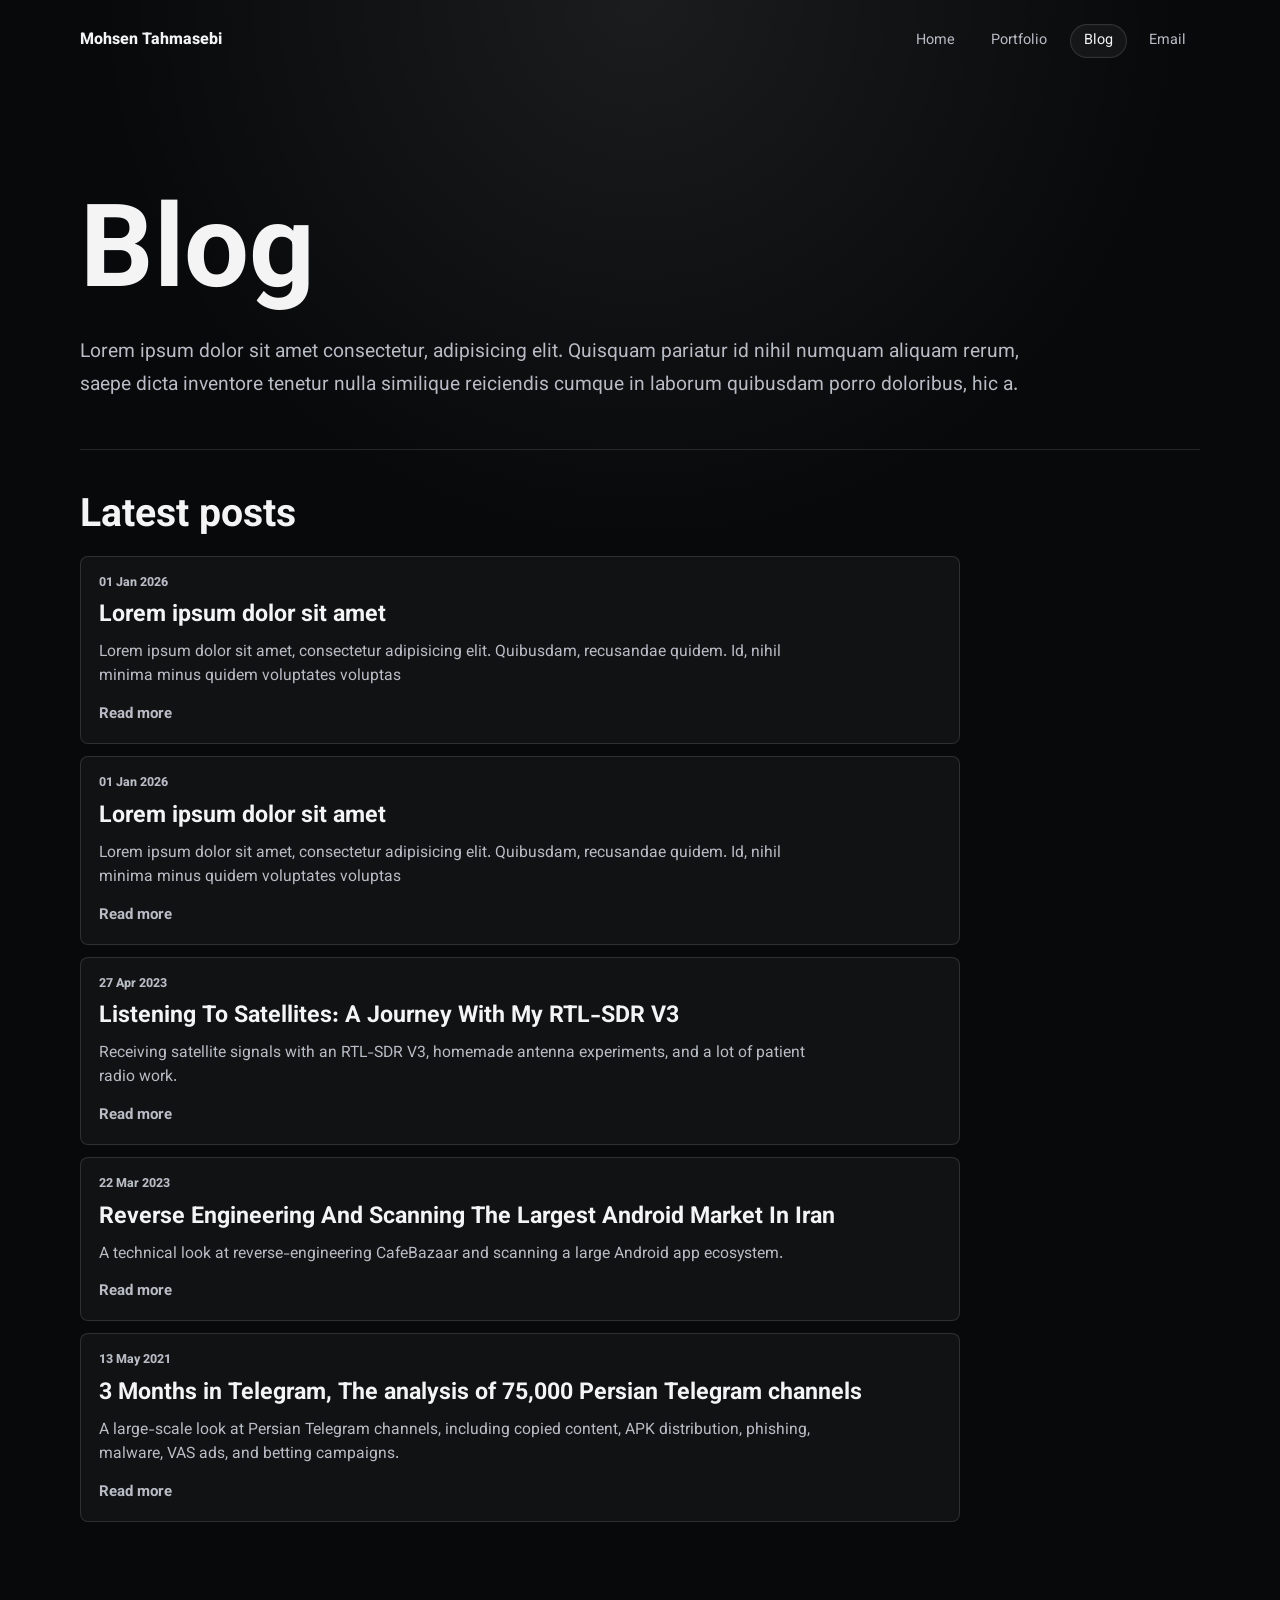
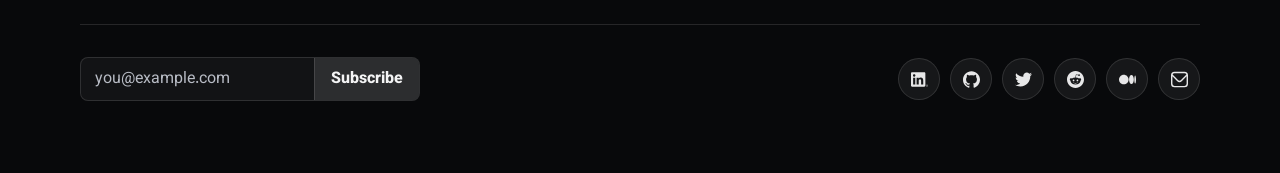
==== index.html @ 885a7516 "add base blog main page" ====
<!doctype html>
<html lang="en">
  <head>
    <meta charset="UTF-8" />
    <meta name="viewport" content="width=device-width, initial-scale=1.0" />
    <meta
      name="description"
      content="Writing by Mohsen Tahmasebi on software, infrastructure, networks, cybersecurity, BGP, IoT, and technology."
    />
    <meta name="author" content="Mohsen Tahmasebi" />
    <meta name="robots" content="index, follow" />
    <link rel="canonical" href="https://moh53n.net/blog/" />
    <link rel="author" href="https://moh53n.net/" />

    <meta property="og:type" content="website" />
    <meta property="og:site_name" content="Mohsen Tahmasebi | Blog" />
    <meta property="og:title" content="Mohsen Tahmasebi | Blog" />
    <meta
      property="og:description"
      content="Posts and technical writing by Mohsen Tahmasebi."
    />
    <meta property="og:url" content="https://moh53n.net/blog/" />
    <meta property="og:locale" content="en_US" />

    <meta name="twitter:card" content="summary" />
    <meta name="twitter:site" content="@moh53n" />
    <meta name="twitter:creator" content="@moh53n" />
    <meta name="twitter:title" content="Mohsen Tahmasebi | Blog" />
    <meta
      name="twitter:description"
      content="Posts and technical writing by Mohsen Tahmasebi."
    />
    <title>Mohsen Tahmasebi | Blog</title>

    <link rel="preconnect" href="https://fonts.googleapis.com" />
    <link rel="preconnect" href="https://fonts.gstatic.com" crossorigin />
    <link
      href="https://fonts.googleapis.com/css2?family=Vazirmatn:wght@100..900&display=swap"
      rel="stylesheet"
    />
    <link rel="stylesheet" href="css/blog.css" />
    <link
      rel="alternate"
      type="application/rss+xml"
      title="Mohsen Tahmasebi Blog RSS"
      href="feed.xml"
    />
  </head>
  <body>
    <header class="site-header">
      <a class="site-header__brand" href="/">Mohsen Tahmasebi</a>
      <nav class="site-header__nav" aria-label="Primary navigation">
        <a href="/">Home</a>
        <a href="/portfolio/">Portfolio</a>
        <a aria-current="page" href="/blog/">Blog</a>
        <a href="mailto:moh53n@moh53n.net">Email</a>
      </nav>
    </header>

    <main class="portfolio-page">
      <section class="portfolio-hero" aria-labelledby="blog-title">
        <div class="portfolio-hero__content">
          <h1 id="blog-title">Blog</h1>
          <p>
            Lorem ipsum dolor sit amet consectetur, adipisicing elit. 
            Quisquam pariatur id nihil numquam aliquam rerum, saepe dicta 
            inventore tenetur nulla similique reiciendis cumque in laborum 
            quibusdam porro doloribus, hic a.
          </p>
        </div>
      </section>

      <section class="portfolio-section" aria-labelledby="latest-posts-title">
        <div class="section-heading">
          <h2 id="latest-posts-title">Latest posts</h2>
        </div>

        <div class="blog-post-list" aria-label="Latest posts">
<!-----------------------------------Sample----------------------------------->          
          <article class="blog-post-card">
            <time datetime="2026-01-01">01 Jan 2026</time>
            <h3>Lorem ipsum dolor sit amet</h3>
            <p>
              Lorem ipsum dolor sit amet, consectetur adipisicing elit. Quibusdam, 
              recusandae quidem. Id, nihil minima minus quidem voluptates voluptas 

            </p>
            <a
              href="https://moh53n.medium.com/listening-to-satellites-a-journey-with-my-rtl-sdr-v3-5ba719bc68a5"
              aria-label="Read more about Lorem ipsum dolor sit amet"
            >
              Read more
            </a>
          </article>
<!-----------------------------------End of Sample----------------------------------->
<!-----------------------------------Sample----------------------------------->          
          <article class="blog-post-card">
            <time datetime="2026-01-01">01 Jan 2026</time>
            <h3>Lorem ipsum dolor sit amet</h3>
            <p>
              Lorem ipsum dolor sit amet, consectetur adipisicing elit. Quibusdam, 
              recusandae quidem. Id, nihil minima minus quidem voluptates voluptas 

            </p>
            <a
              href="https://moh53n.medium.com/listening-to-satellites-a-journey-with-my-rtl-sdr-v3-5ba719bc68a5"
              aria-label="Read more about Lorem ipsum dolor sit amet"
            >
              Read more
            </a>
          </article>
<!-----------------------------------End of Sample----------------------------------->

          <article class="blog-post-card">
            <time datetime="2023-04-27">27 Apr 2023</time>
            <h3>Listening To Satellites: A Journey With My RTL-SDR V3</h3>
            <p>
              Receiving satellite signals with an RTL-SDR V3, homemade antenna
              experiments, and a lot of patient radio work.
            </p>
            <a
              href="https://moh53n.medium.com/listening-to-satellites-a-journey-with-my-rtl-sdr-v3-5ba719bc68a5"
              aria-label="Read more about Listening To Satellites: A Journey With My RTL-SDR V3"
            >
              Read more
            </a>
          </article>

          <article class="blog-post-card">
            <time datetime="2023-03-22">22 Mar 2023</time>
            <h3>
              Reverse Engineering And Scanning The Largest Android Market In
              Iran
            </h3>
            <p>
              A technical look at reverse-engineering CafeBazaar and scanning a
              large Android app ecosystem.
            </p>
            <a
              href="https://moh53n.medium.com/reverse-engineering-and-scanning-the-largest-android-market-in-iran-46f489230a42"
              aria-label="Read more about Reverse Engineering And Scanning The Largest Android Market In Iran"
            >
              Read more
            </a>
          </article>

          <article class="blog-post-card">
            <time datetime="2021-05-13">13 May 2021</time>
            <h3>
              3 Months in Telegram, The analysis of 75,000 Persian Telegram
              channels
            </h3>
            <p>
              A large-scale look at Persian Telegram channels, including
              copied content, APK distribution, phishing, malware, VAS ads, and
              betting campaigns.
            </p>
            <a
              href="https://moh53n.medium.com/3-months-in-telegram-the-analysis-of-75-000-persian-telegram-channels-738379d18982"
              aria-label="Read more about 3 Months in Telegram, The analysis of 75,000 Persian Telegram channels"
            >
              Read more
            </a>
          </article>
        </div>
      </section>

      <footer class="portfolio-section" aria-label="Subscribe and contact links">
        <div class="contact-band">
          <form class="subscribe-form" aria-label="Subscribe by email">
            <label class="subscribe-form__label" for="subscribe-email">
              Email address
            </label>
            <input
              id="subscribe-email"
              name="email"
              type="email"
              placeholder="you@example.com"
              autocomplete="email"
              required
            />
            <button type="submit">Subscribe</button>
          </form>
          <nav class="contact-social" aria-label="Contact and social links">
            <a
              href="https://www.linkedin.com/in/mohsen-tahmasebi/"
              rel="me"
              aria-label="LinkedIn"
              title="LinkedIn"
            >
              <img src="assets/icons/linkedin.svg" alt="" aria-hidden="true" />
            </a>
            <a
              href="https://github.com/moh53n"
              rel="me"
              aria-label="GitHub"
              title="GitHub"
            >
              <img src="assets/icons/github.svg" alt="" aria-hidden="true" />
            </a>
            <a
              href="https://twitter.com/moh53n"
              rel="me"
              aria-label="English Twitter"
              title="English Twitter"
            >
              <img src="assets/icons/twitter.svg" alt="" aria-hidden="true" />
            </a>
            <a
              href="https://www.reddit.com/user/moh53n/"
              rel="me"
              aria-label="Reddit"
              title="Reddit"
            >
              <img src="assets/icons/reddit.svg" alt="" aria-hidden="true" />
            </a>
            <a
              href="https://moh53n.medium.com/"
              rel="me"
              aria-label="Medium Blog"
              title="Medium Blog"
            >
              <img src="assets/icons/medium.svg" alt="" aria-hidden="true" />
            </a>
            <a
              href="mailto:moh53n@moh53n.net"
              aria-label="Email"
              title="Email"
            >
              <img src="assets/icons/envelope.svg" alt="" aria-hidden="true" />
            </a>
          </nav>
        </div>
      </footer>
    </main>
  </body>
</html>
---- css/blog.css ----
:root {
  color-scheme: dark;
  --color-background: #08090b;
  --color-surface: rgba(255, 255, 255, 0.045);
  --color-surface-hover: rgba(13, 42, 73, 0.72);
  --color-text: #f4f4f5;
  --color-muted: #b8bcc5;
  --color-border: rgba(255, 255, 255, 0.12);
  --color-navy-light: #183f68;
  --color-focus: #37658e;
  --font-family-base: "Vazirmatn", system-ui, sans-serif;
}

* {
  box-sizing: border-box;
}

body {
  min-height: 100vh;
  margin: 0;
  background:
    radial-gradient(
      circle at top,
      rgba(255, 255, 255, 0.08),
      transparent 34rem
    ),
    var(--color-background);
  color: var(--color-text);
  font-family: var(--font-family-base);
  -webkit-font-smoothing: antialiased;
  text-rendering: optimizeLegibility;
}

a {
  color: inherit;
}

a:focus-visible {
  outline: 2px solid var(--color-navy-light);
  outline-offset: 4px;
}

.site-header {
  display: flex;
  width: min(100% - 32px, 1120px);
  align-items: center;
  justify-content: space-between;
  gap: 1rem;
  margin: 0 auto;
  padding: 24px 0;
}

.site-header__brand,
.site-header__nav a {
  text-decoration: none;
}

.site-header__brand {
  font-size: 1rem;
  font-weight: 800;
  transition: color 180ms ease;
}

.site-header__brand:hover,
.site-header__brand:focus-visible {
  color: var(--color-focus);
}

.site-header__nav {
  display: flex;
  flex-wrap: wrap;
  justify-content: flex-end;
  gap: 0.5rem;
}

.site-header__nav a {
  display: inline-flex;
  min-height: 2.1rem;
  align-items: center;
  justify-content: center;
  border: 1px solid transparent;
  border-radius: 999px;
  padding: 0 0.82rem;
  color: var(--color-muted);
  font-size: 0.9rem;
  line-height: 1;
  white-space: nowrap;
  transform: translateY(0);
  transition:
    border-color 220ms ease,
    background-color 220ms ease,
    color 220ms ease,
    box-shadow 220ms ease,
    transform 220ms ease;
}

.site-header__nav a:hover,
.site-header__nav a:focus-visible,
.site-header__nav a[aria-current="page"] {
  border-color: var(--color-border);
  background-color: var(--color-surface);
  color: var(--color-text);
}

.site-header__nav a:hover,
.site-header__nav a:focus-visible {
  box-shadow: 0 0 0 3px rgba(13, 42, 73, 0.22);
  transform: translateY(-1px);
}

.site-header__nav a[aria-current="page"] {
  box-shadow: inset 0 0 0 1px rgba(244, 244, 245, 0.02);
}

.portfolio-page {
  width: min(100% - 32px, 1120px);
  margin: 0 auto;
  padding: 46px 0 72px;
  animation: fade-in 700ms ease both;
  text-align: left;
}

.portfolio-hero {
  display: flex;
  align-items: center;
  border-bottom: 1px solid var(--color-border);
  padding: clamp(2.5rem, 7vw, 5rem) 0 clamp(2rem, 4vw, 3rem);
  text-align: left;
}

.portfolio-hero__content {
  width: min(100%, 980px);
}

.portfolio-hero h1,
.section-heading h2 {
  margin: 0;
  letter-spacing: 0;
}

.portfolio-hero h1 {
  max-width: 100%;
  font-size: clamp(3.2rem, 9vw, 7.25rem);
  line-height: 0.88;
  white-space: nowrap;
}

.portfolio-hero p {
  max-width: 100%;
  margin: 1.7rem 0 0;
  color: var(--color-muted);
  font-size: clamp(1rem, 2vw, 1.2rem);
  line-height: 1.7;
}

.portfolio-section {
  margin-top: clamp(3.5rem, 8vw, 6.5rem);
}

.portfolio-hero + .portfolio-section {
  margin-top: clamp(1.5rem, 4vw, 2.75rem);
}

.section-heading {
  display: flex;
  flex-direction: column;
  align-items: flex-start;
  gap: 1rem;
  margin-bottom: 1rem;
}

.section-heading h2 {
  font-size: clamp(1.6rem, 3.5vw, 2.45rem);
  line-height: 1.15;
}

.blog-post-list {
  display: grid;
  width: min(100%, 880px);
  gap: 0.75rem;
}

.blog-post-card {
  border: 1px solid var(--color-border);
  border-radius: 8px;
  background-color: rgba(255, 255, 255, 0.04);
  padding: 1rem 1.1rem;
  transition:
    border-color 180ms ease,
    background-color 180ms ease,
    box-shadow 180ms ease,
    transform 180ms ease;
}

.blog-post-card:hover,
.blog-post-card:focus-within {
  border-color: var(--color-navy-light);
  background-color: var(--color-surface-hover);
  box-shadow: 0 18px 54px rgba(0, 0, 0, 0.28);
  transform: translateY(-2px);
}

.blog-post-card time {
  display: block;
  margin-bottom: 0.55rem;
  color: var(--color-muted);
  font-size: 0.78rem;
  font-weight: 800;
}

.blog-post-card h3 {
  margin: 0;
  font-size: clamp(1.16rem, 2.2vw, 1.45rem);
  line-height: 1.22;
  overflow-wrap: break-word;
}

.blog-post-card p {
  max-width: 46rem;
  margin: 0.65rem 0 0;
  color: var(--color-muted);
  font-size: 0.98rem;
  line-height: 1.55;
  overflow-wrap: break-word;
}

.blog-post-card a {
  display: inline-flex;
  margin-top: 0.9rem;
  color: var(--color-muted);
  font-size: 0.94rem;
  font-weight: 700;
  text-decoration: none;
  transition: color 180ms ease;
}

.blog-post-card a:hover,
.blog-post-card a:focus-visible {
  color: var(--color-focus);
}

.contact-band a {
  display: inline-flex;
  width: fit-content;
  align-items: center;
  justify-content: center;
  border: 1px solid var(--color-border);
  border-radius: 999px;
  background-color: rgba(255, 255, 255, 0.06);
  padding: 0.65rem 0.9rem;
  text-decoration: none;
  transition:
    border-color 180ms ease,
    background-color 180ms ease,
    box-shadow 180ms ease,
    transform 180ms ease;
}

.contact-band a:focus-visible,
.contact-band a:hover {
  border-color: var(--color-navy-light);
  background-color: var(--color-surface-hover);
}

.contact-band {
  display: flex;
  flex-wrap: wrap;
  align-items: center;
  justify-content: space-between;
  gap: 1.5rem;
  border-top: 1px solid var(--color-border);
  padding-top: 2rem;
}

.subscribe-form {
  display: flex;
  width: min(100%, 340px);
  overflow: hidden;
  border: 1px solid var(--color-border);
  border-radius: 8px;
  background-color: var(--color-surface);
}

.subscribe-form__label {
  position: absolute;
  width: 1px;
  height: 1px;
  overflow: hidden;
  clip: rect(0 0 0 0);
  clip-path: inset(50%);
  white-space: nowrap;
}

.subscribe-form input,
.subscribe-form button {
  min-height: 2.65rem;
  border: 0;
  font: inherit;
}

.subscribe-form input {
  min-width: 0;
  flex: 1;
  background-color: transparent;
  padding: 0 0.9rem;
  color: var(--color-text);
}

.subscribe-form input::placeholder {
  color: var(--color-muted);
  opacity: 1;
}

.subscribe-form button {
  flex: 0 0 auto;
  border-left: 1px solid var(--color-border);
  background-color: rgba(255, 255, 255, 0.11);
  padding: 0 1rem;
  color: var(--color-text);
  cursor: pointer;
  font-weight: 800;
  transition:
    background-color 180ms ease,
    color 180ms ease;
}

.subscribe-form:focus-within {
  outline: 2px solid var(--color-focus);
  outline-offset: 4px;
}

.subscribe-form button:hover,
.subscribe-form button:focus-visible {
  background-color: var(--color-surface-hover);
  color: #fff;
}

.contact-social {
  display: flex;
  flex-wrap: wrap;
  min-width: 0;
  justify-content: flex-end;
  gap: 0.65rem;
}

.contact-social a {
  display: inline-flex;
  width: 2.6rem;
  height: 2.6rem;
  align-items: center;
  justify-content: center;
  padding: 0;
}

.contact-social a:hover,
.contact-social a:focus-visible {
  box-shadow: 0 0 0 3px rgba(13, 42, 73, 0.28);
  transform: translateY(-2px);
}

.contact-social img {
  display: block;
  width: 1.08rem;
  height: 1.08rem;
  filter: invert(1);
  opacity: 0.9;
}

@keyframes fade-in {
  from {
    opacity: 0;
    transform: translateY(10px);
  }

  to {
    opacity: 1;
    transform: translateY(0);
  }
}

@media (prefers-reduced-motion: reduce) {
  .portfolio-page {
    animation: none;
  }

  *,
  *::before,
  *::after {
    scroll-behavior: auto !important;
    transition-duration: 0.01ms !important;
    animation-duration: 0.01ms !important;
    animation-iteration-count: 1 !important;
  }
}

@media (max-width: 760px) {
  .contact-band {
    align-items: flex-start;
    flex-direction: column;
  }

  .contact-social {
    justify-content: flex-start;
  }

  .subscribe-form {
    width: 100%;
    max-width: 420px;
  }
}

@media (max-width: 600px) {
  .site-header {
    width: min(100% - 28px, 1120px);
    flex-direction: column;
    align-items: flex-start;
    padding: 18px 0;
  }

  .site-header__nav {
    justify-content: flex-start;
  }

  .portfolio-page {
    width: min(100% - 28px, 1120px);
    padding: 20px 0 48px;
  }

  .portfolio-hero h1 {
    white-space: normal;
  }

  .section-heading {
    align-items: flex-start;
    flex-direction: column;
  }
}
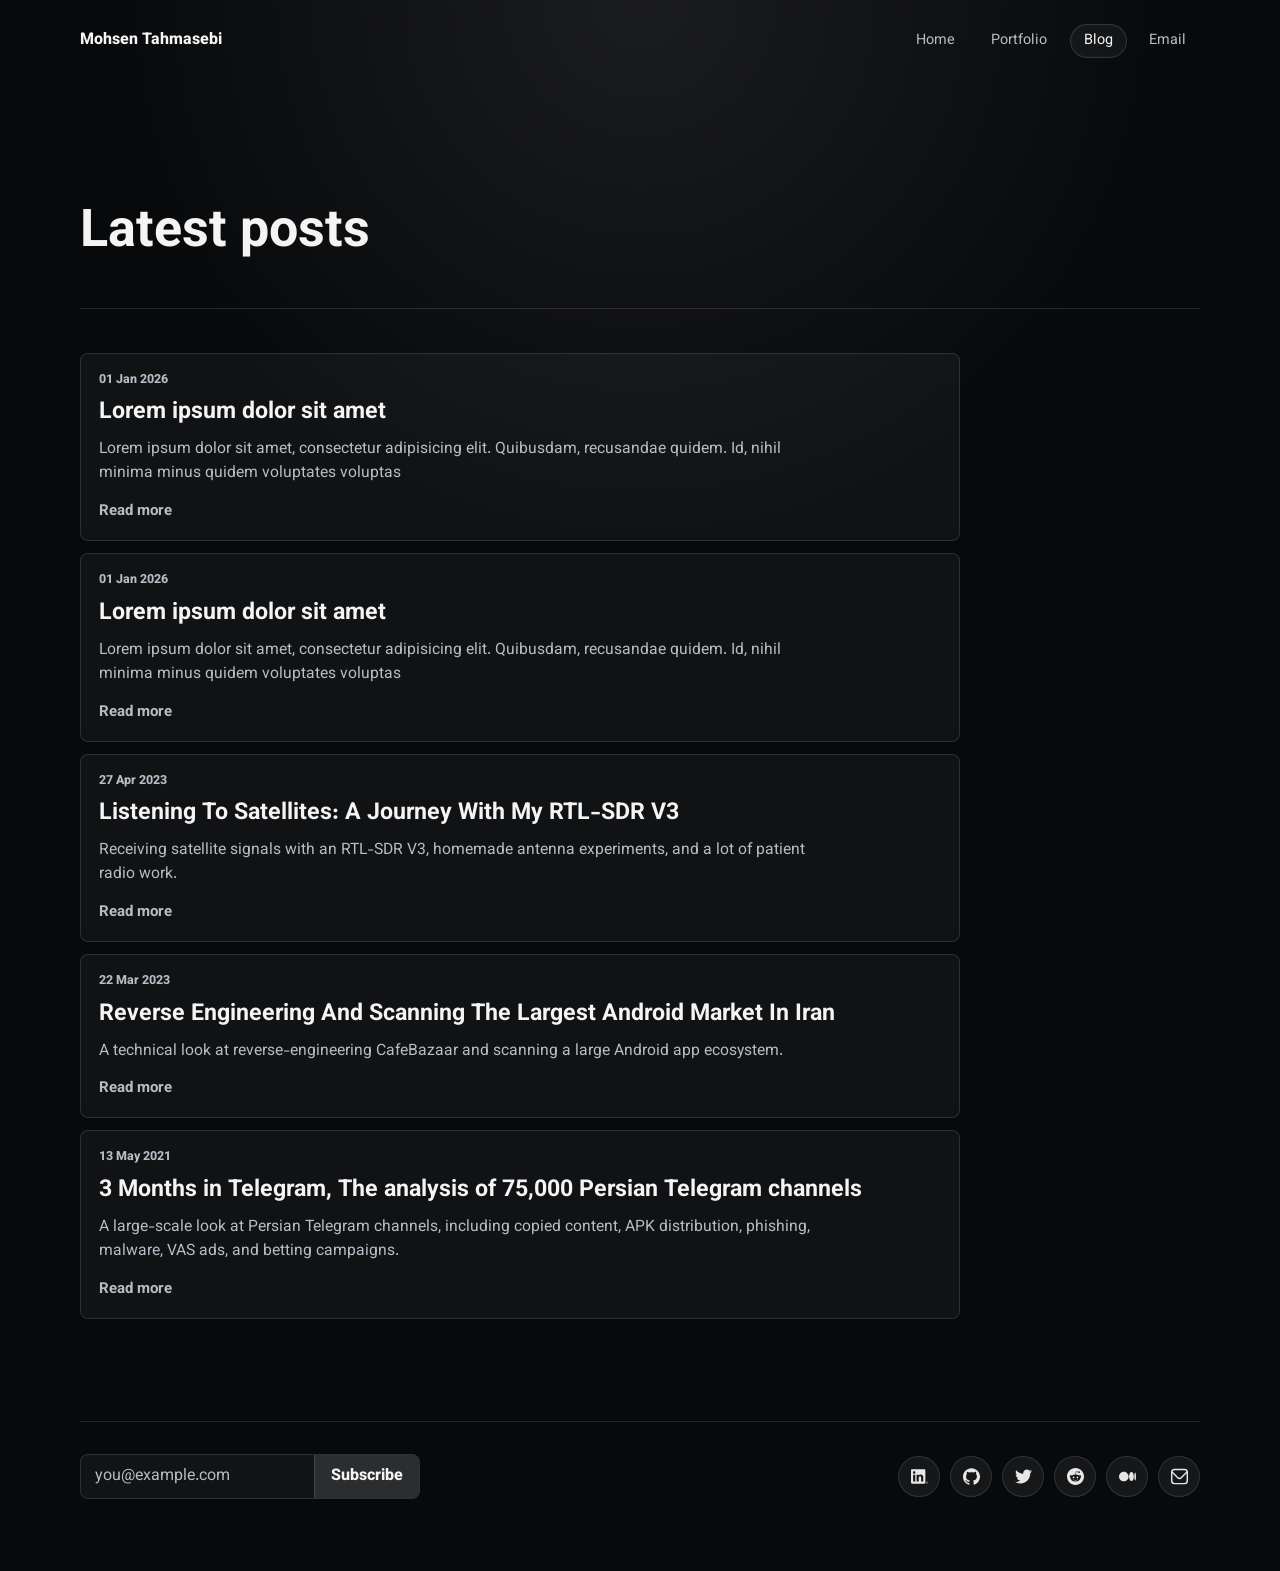
==== commit 850c7092: "change hero heading and cleanup the code" ====
--- a/index.html
+++ b/index.html
@@ -58,23 +58,11 @@
     </header>
 
     <main class="portfolio-page">
-      <section class="portfolio-hero" aria-labelledby="blog-title">
-        <div class="portfolio-hero__content">
-          <h1 id="blog-title">Blog</h1>
-          <p>
-            Lorem ipsum dolor sit amet consectetur, adipisicing elit. 
-            Quisquam pariatur id nihil numquam aliquam rerum, saepe dicta 
-            inventore tenetur nulla similique reiciendis cumque in laborum 
-            quibusdam porro doloribus, hic a.
-          </p>
-        </div>
+      <section class="portfolio-hero" aria-labelledby="latest-posts-title">
+        <h2 id="latest-posts-title">Latest posts</h2>
       </section>
 
-      <section class="portfolio-section" aria-labelledby="latest-posts-title">
-        <div class="section-heading">
-          <h2 id="latest-posts-title">Latest posts</h2>
-        </div>
-
+      <section class="portfolio-section">
         <div class="blog-post-list" aria-label="Latest posts">
 <!-----------------------------------Sample----------------------------------->          
           <article class="blog-post-card">
--- a/css/blog.css
+++ b/css/blog.css
@@ -128,29 +128,16 @@
   text-align: left;
 }
 
-.portfolio-hero__content {
-  width: min(100%, 980px);
-}
-
-.portfolio-hero h1,
-.section-heading h2 {
+.portfolio-hero h2 {
   margin: 0;
   letter-spacing: 0;
 }
 
-.portfolio-hero h1 {
+.portfolio-hero h2 {
   max-width: 100%;
-  font-size: clamp(3.2rem, 9vw, 7.25rem);
-  line-height: 0.88;
+  font-size: clamp(1.6rem, 5vw, 3.25rem);
+  line-height: 1;
   white-space: nowrap;
-}
-
-.portfolio-hero p {
-  max-width: 100%;
-  margin: 1.7rem 0 0;
-  color: var(--color-muted);
-  font-size: clamp(1rem, 2vw, 1.2rem);
-  line-height: 1.7;
 }
 
 .portfolio-section {
@@ -159,19 +146,6 @@
 
 .portfolio-hero + .portfolio-section {
   margin-top: clamp(1.5rem, 4vw, 2.75rem);
-}
-
-.section-heading {
-  display: flex;
-  flex-direction: column;
-  align-items: flex-start;
-  gap: 1rem;
-  margin-bottom: 1rem;
-}
-
-.section-heading h2 {
-  font-size: clamp(1.6rem, 3.5vw, 2.45rem);
-  line-height: 1.15;
 }
 
 .blog-post-list {
@@ -344,11 +318,8 @@
 }
 
 .contact-social a {
-  display: inline-flex;
   width: 2.6rem;
   height: 2.6rem;
-  align-items: center;
-  justify-content: center;
   padding: 0;
 }
 
@@ -426,12 +397,8 @@
     padding: 20px 0 48px;
   }
 
-  .portfolio-hero h1 {
+  .portfolio-hero h2 {
     white-space: normal;
   }
 
-  .section-heading {
-    align-items: flex-start;
-    flex-direction: column;
-  }
-}
+}
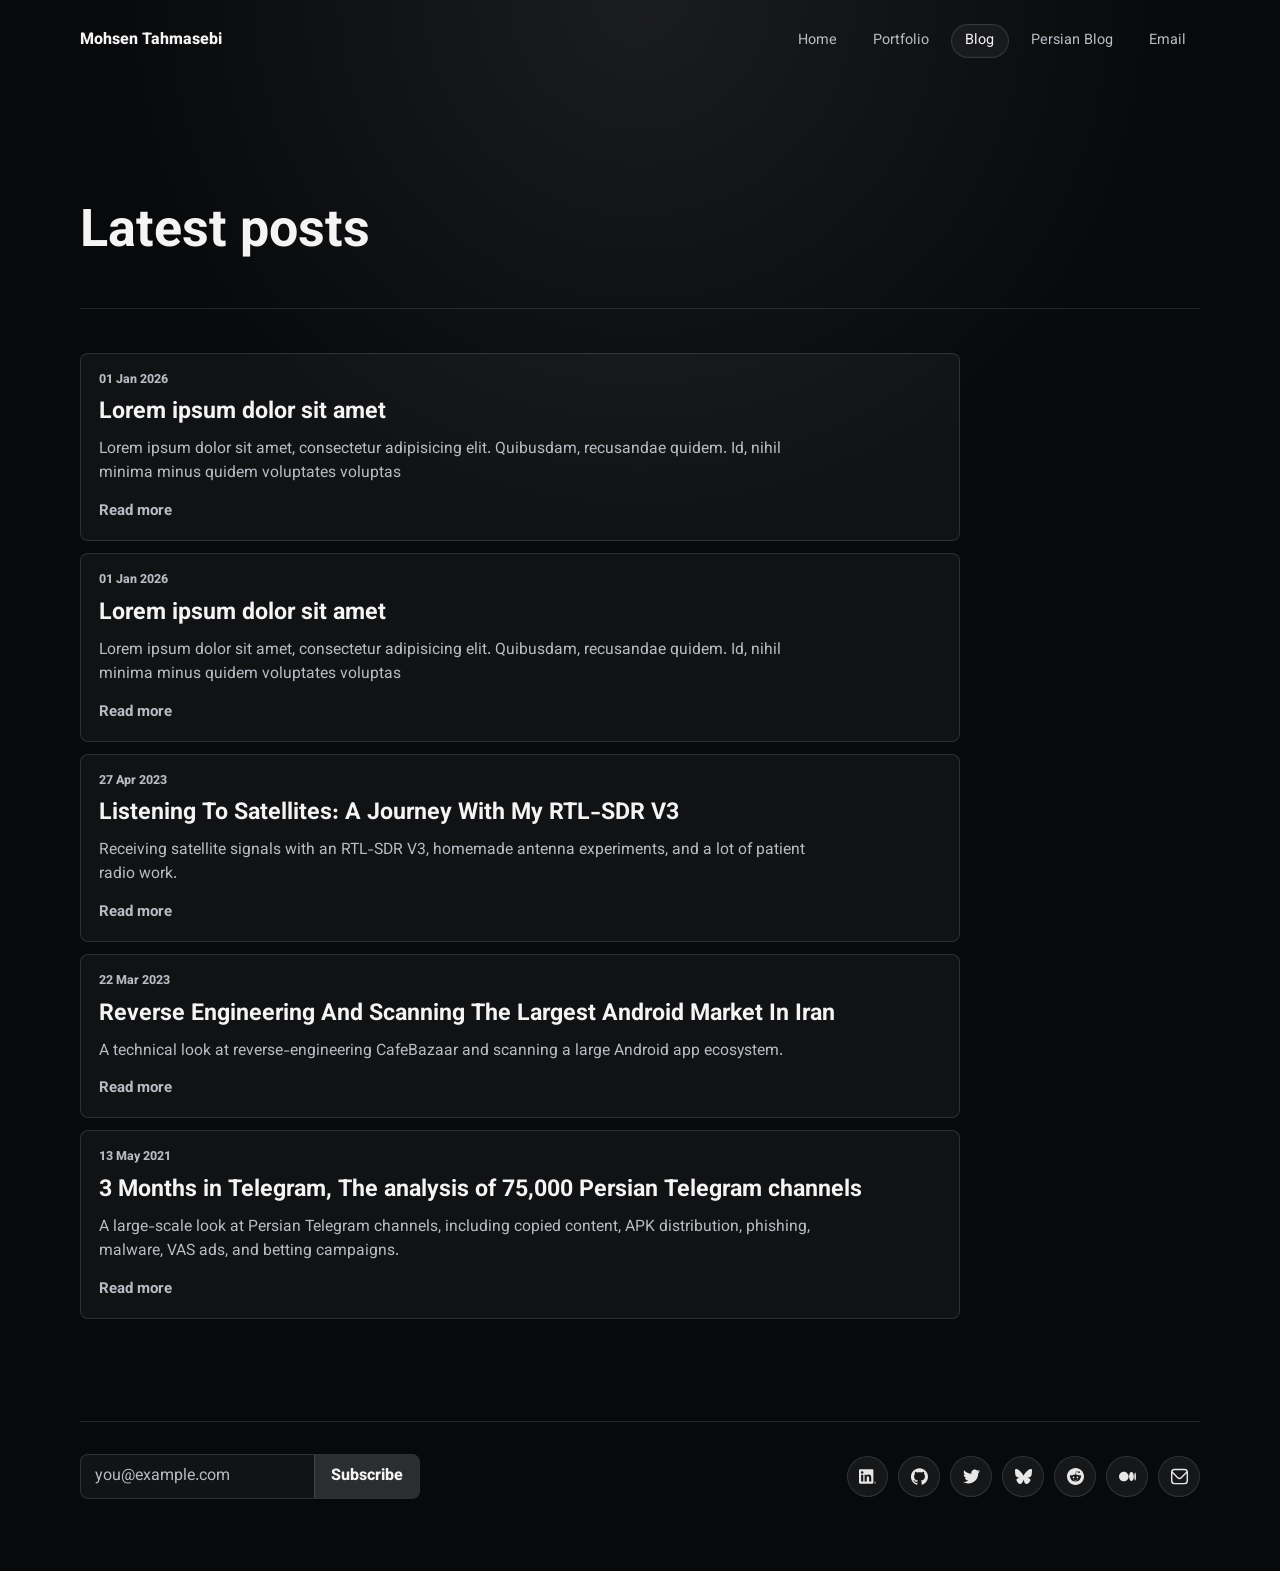
==== commit 2690ceb7: "touchup" ====
--- a/index.html
+++ b/index.html
@@ -39,12 +39,6 @@
       rel="stylesheet"
     />
     <link rel="stylesheet" href="css/blog.css" />
-    <link
-      rel="alternate"
-      type="application/rss+xml"
-      title="Mohsen Tahmasebi Blog RSS"
-      href="feed.xml"
-    />
   </head>
   <body>
     <header class="site-header">
@@ -53,6 +47,7 @@
         <a href="/">Home</a>
         <a href="/portfolio/">Portfolio</a>
         <a aria-current="page" href="/blog/">Blog</a>
+        <a href="/blog-fa/">Persian Blog</a>
         <a href="mailto:moh53n@moh53n.net">Email</a>
       </nav>
     </header>
@@ -195,6 +190,14 @@
               <img src="assets/icons/twitter.svg" alt="" aria-hidden="true" />
             </a>
             <a
+              href="https://bsky.app/profile/moh53n.bsky.social"
+              rel="me"
+              aria-label="Bluesky"
+              title="bluesky"
+            >
+              <img src="assets/icons/Bluesky.svg" alt="" aria-hidden="true" />
+            </a>
+            <a
               href="https://www.reddit.com/user/moh53n/"
               rel="me"
               aria-label="Reddit"
